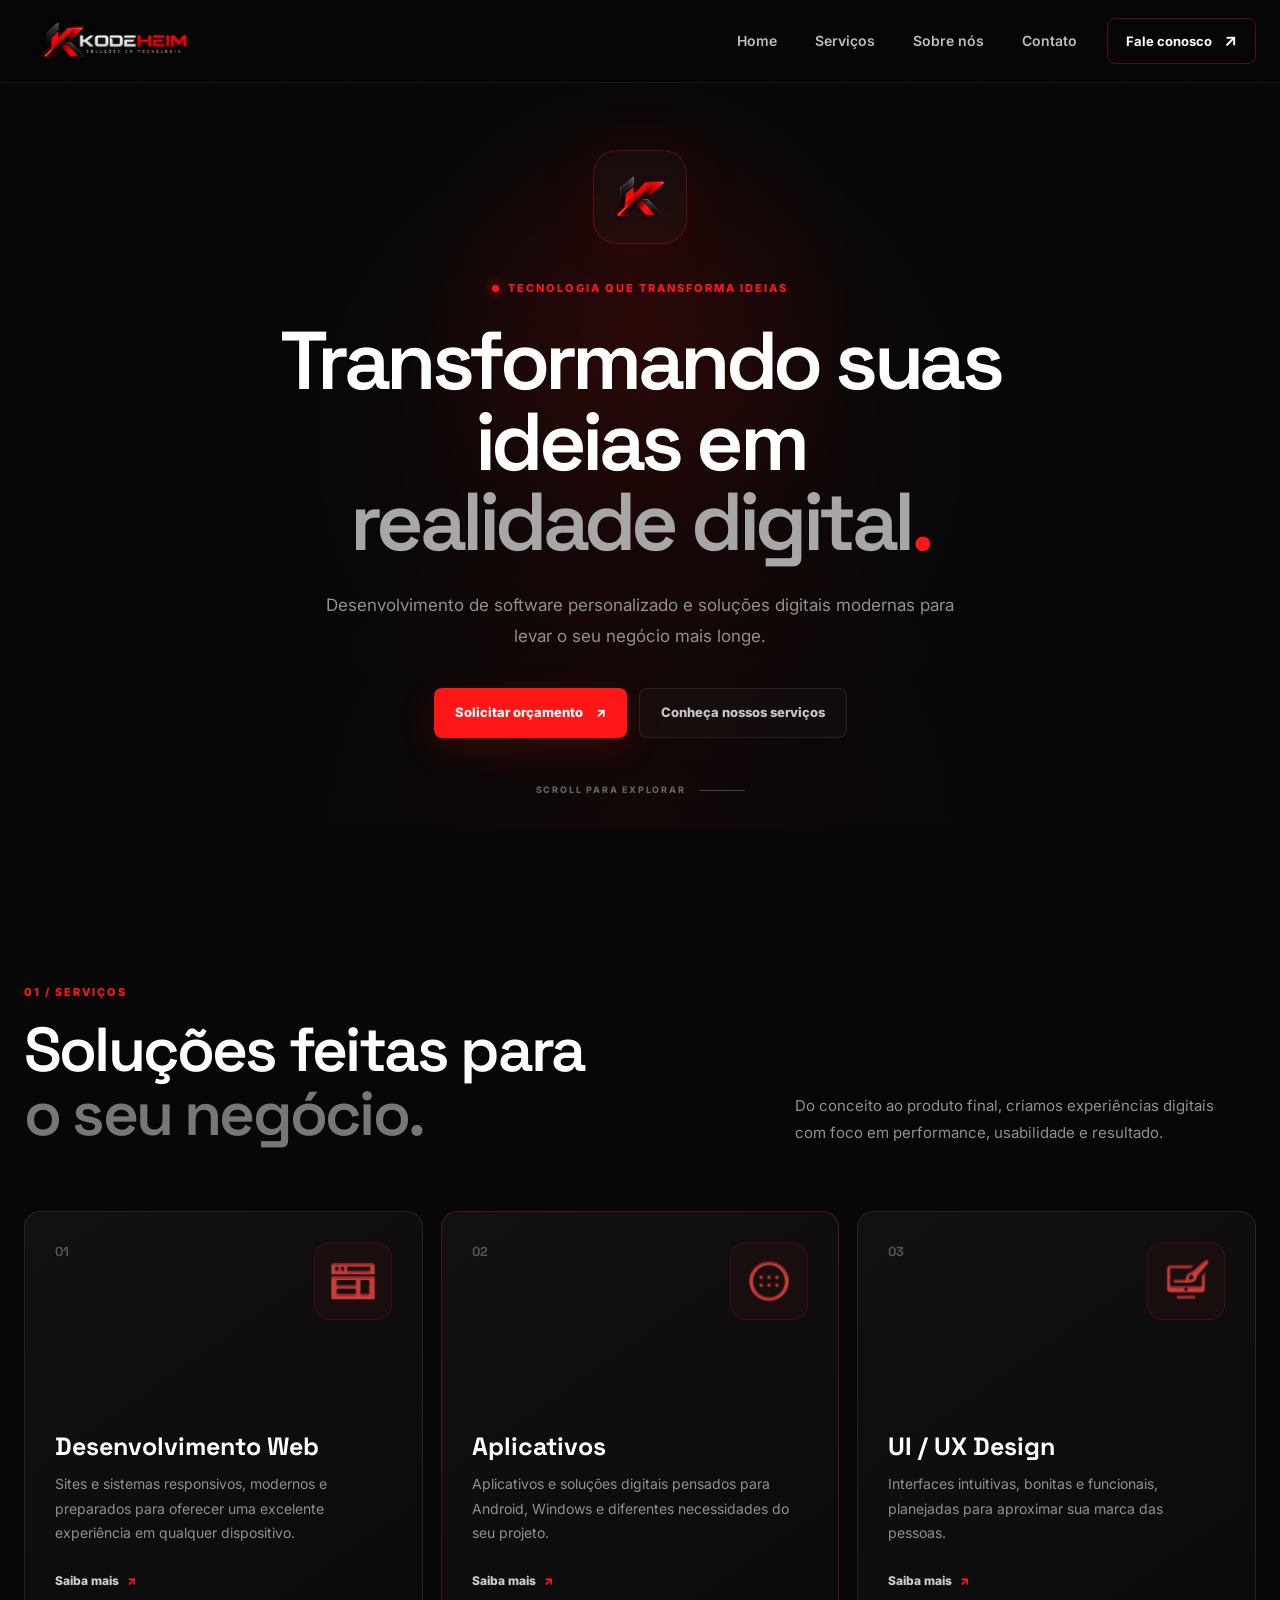
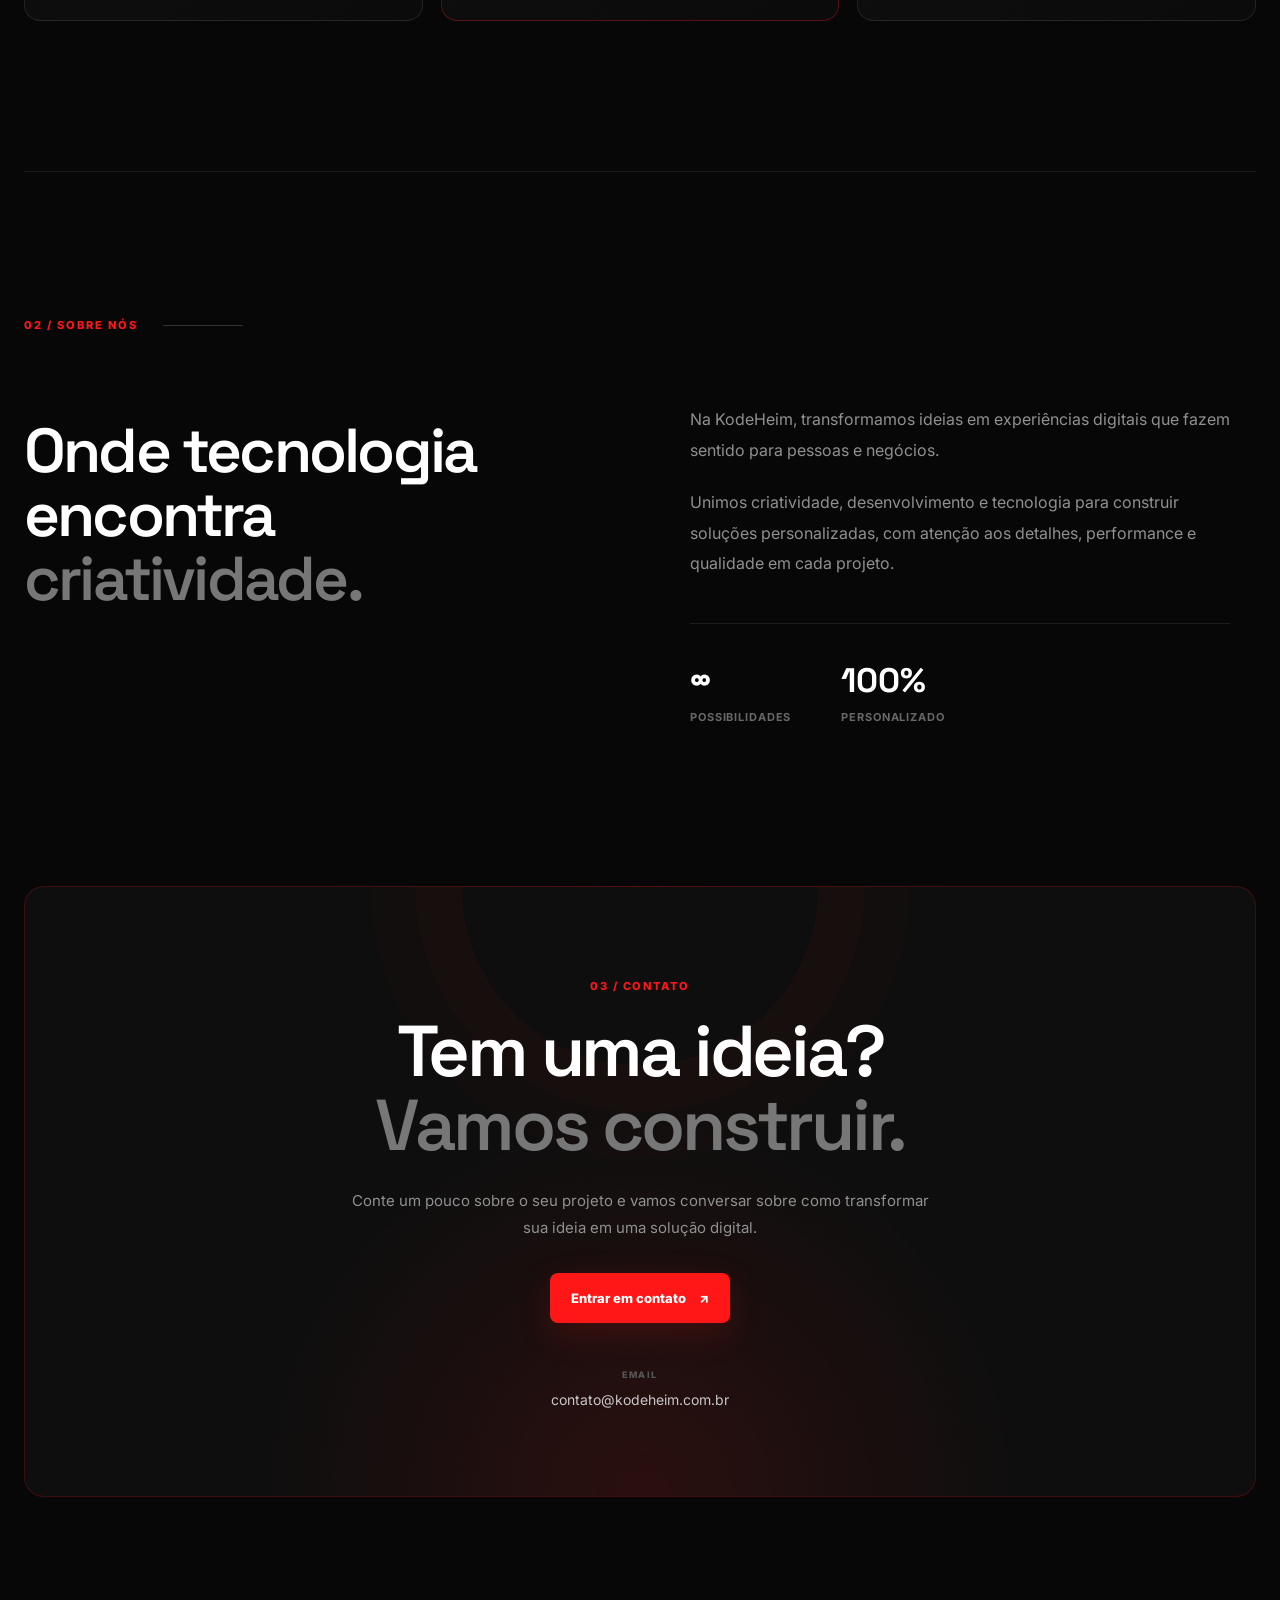
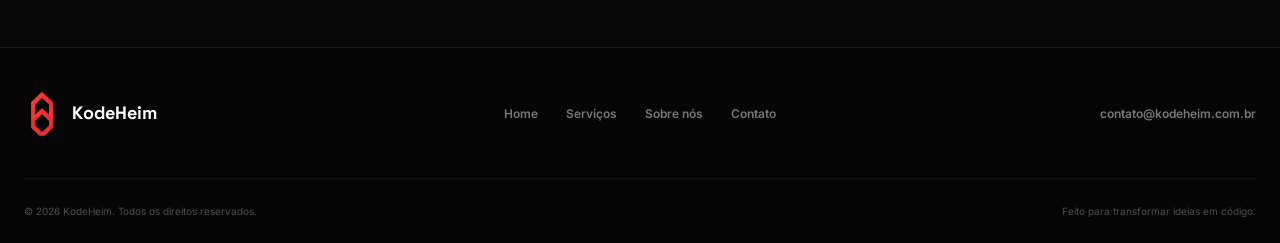
==== index.html @ ff0653c3 "kodeheim" ====
<!DOCTYPE html>
<html lang="pt-BR">
<head>
    <meta charset="UTF-8">
    <meta name="viewport" content="width=device-width, initial-scale=1.0">

    <meta name="description" content="KodeHeim — desenvolvimento web, aplicativos e interfaces digitais modernas.">
    <meta name="theme-color" content="#090909">

    <title>KodeHeim | Soluções Digitais</title>

    <link rel="preconnect" href="https://fonts.googleapis.com">
    <link rel="preconnect" href="https://fonts.gstatic.com" crossorigin>
    <link href="https://fonts.googleapis.com/css2?family=Inter:wght@400;500;600;700;800&family=Space+Grotesk:wght@500;600;700&display=swap" rel="stylesheet">

    <link rel="stylesheet" href="style.css">
</head>

<body>
    <header class="topo">
        <div class="container header-container">

            <a class="logo" href="#inicio" aria-label="KodeHeim - início">
                <img src="./assets/logo-kodeheim.png" alt="Logo KodeHeim" class="logo-img">
            </a>

            <!-- Menu CSS-only: não depende de JavaScript -->
            <input class="menu-check" type="checkbox" id="menu-check" aria-label="Abrir menu">
            <label class="menu-toggle" for="menu-check" aria-label="Abrir menu">
                <span></span>
                <span></span>
                <span></span>
            </label>

            <nav class="menu" aria-label="Navegação principal">
                <a href="#inicio">Home</a>
                <a href="#servicos">Serviços</a>
                <a href="#sobre">Sobre nós</a>
                <a href="#contato">Contato</a>
            </nav>

            <a class="header-action" href="#contato">
                <span>Fale conosco</span>
                <span class="arrow">↗</span>
            </a>
        </div>
    </header>

    <main>
        <section class="hero" id="inicio">
            <div class="hero-glow"></div>

            <div class="hero-content">
                <div class="hero-icon">
                    <img src="./assets/Logotipok.png" alt="Ícone da KodeHeim">
                </div>

                <span class="eyebrow"><span></span> tecnologia que transforma ideias</span>

                <h1>
                    Transformando suas ideias em
                    <strong>realidade digital<span>.</span></strong>
                </h1>

                <p>
                    Desenvolvimento de software personalizado e soluções digitais
                    modernas para levar o seu negócio mais longe.
                </p>

                <div class="hero-buttons">
                    <a class="btn btn-primary" href="#contato">
                        Solicitar orçamento
                        <span>↗</span>
                    </a>
                    <a class="btn btn-secondary" href="#servicos">
                        Conheça nossos serviços
                    </a>
                </div>
            </div>

            <div class="hero-bottom">
                <span>SCROLL PARA EXPLORAR</span>
                <span class="scroll-line"></span>
            </div>
        </section>

        <section class="services section" id="servicos">
            <div class="section-heading">
                <div>
                    <span class="section-tag">01 / SERVIÇOS</span>
                    <h2>Soluções feitas para<br><strong>o seu negócio.</strong></h2>
                </div>
                <p>
                    Do conceito ao produto final, criamos experiências digitais
                    com foco em performance, usabilidade e resultado.
                </p>
            </div>

            <div class="services-grid">
                <article class="service-card">
                    <div class="service-top">
                        <span class="service-number">01</span>
                        <div class="service-icon">
                            <img src="./assets/WebService.png" alt="">
                        </div>
                    </div>
                    <h3>Desenvolvimento Web</h3>
                    <p>Sites e sistemas responsivos, modernos e preparados para oferecer uma excelente experiência em qualquer dispositivo.</p>
                    <a href="#contato" class="service-link">Saiba mais <span>↗</span></a>
                </article>

                <article class="service-card featured">
                    <div class="service-top">
                        <span class="service-number">02</span>
                        <div class="service-icon">
                            <img src="./assets/AppService.png" alt="">
                        </div>
                    </div>
                    <h3>Aplicativos</h3>
                    <p>Aplicativos e soluções digitais pensados para Android, Windows e diferentes necessidades do seu projeto.</p>
                    <a href="#contato" class="service-link">Saiba mais <span>↗</span></a>
                </article>

                <article class="service-card">
                    <div class="service-top">
                        <span class="service-number">03</span>
                        <div class="service-icon">
                            <img src="./assets/DesignService.png" alt="">
                        </div>
                    </div>
                    <h3>UI / UX Design</h3>
                    <p>Interfaces intuitivas, bonitas e funcionais, planejadas para aproximar sua marca das pessoas.</p>
                    <a href="#contato" class="service-link">Saiba mais <span>↗</span></a>
                </article>
            </div>
        </section>

        <section class="about section" id="sobre">
            <div class="about-label">
                <span class="section-tag">02 / SOBRE NÓS</span>
                <span class="about-line"></span>
            </div>

            <div class="about-content">
                <div>
                    <h2>Onde tecnologia<br>encontra <strong>criatividade.</strong></h2>
                </div>

                <div class="about-text">
                    <p>
                        Na KodeHeim, transformamos ideias em experiências digitais
                        que fazem sentido para pessoas e negócios.
                    </p>
                    <p>
                        Unimos criatividade, desenvolvimento e tecnologia para
                        construir soluções personalizadas, com atenção aos detalhes,
                        performance e qualidade em cada projeto.
                    </p>

                    <div class="about-stats">
                        <div>
                            <strong>∞</strong>
                            <span>possibilidades</span>
                        </div>
                        <div>
                            <strong>100%</strong>
                            <span>personalizado</span>
                        </div>
                    </div>
                </div>
            </div>
        </section>

        <section class="contact section" id="contato">
            <div class="contact-card">
                <div class="contact-decoration"></div>

                <span class="section-tag">03 / CONTATO</span>
                <h2>Tem uma ideia?<br><strong>Vamos construir.</strong></h2>
                <p>
                    Conte um pouco sobre o seu projeto e vamos conversar
                    sobre como transformar sua ideia em uma solução digital.
                </p>

                <a class="btn btn-primary" href="mailto:contato@kodeheim.com.br">
                    Entrar em contato
                    <span>↗</span>
                </a>

                <div class="contact-email">
                    <span>EMAIL</span>
                    <a href="mailto:contato@kodeheim.com.br">contato@kodeheim.com.br</a>
                </div>
            </div>
        </section>
    </main>

    <footer class="footer">
        <div class="footer-main">
            <a class="footer-logo" href="#inicio">
                <img src="./assets/logo.png" alt="KodeHeim">
                <span>KodeHeim</span>
            </a>

            <div class="footer-nav">
                <a href="#inicio">Home</a>
                <a href="#servicos">Serviços</a>
                <a href="#sobre">Sobre nós</a>
                <a href="#contato">Contato</a>
            </div>

            <a class="footer-mail" href="mailto:contato@kodeheim.com.br">
                contato@kodeheim.com.br
            </a>
        </div>

        <div class="footer-bottom">
            <span>© 2026 KodeHeim. Todos os direitos reservados.</span>
            <span>Feito para transformar ideias em código.</span>
        </div>
    </footer>
</body>
</html>
---- style.css ----
@import url("https://fonts.googleapis.com/css2?family=Inter:wght@400;500;600;700;800&family=Space+Grotesk:wght@500;600;700&display=swap");

:root {
    --black: #070707;
    --black-soft: #0d0d0d;
    --card: #111111;
    --card-hover: #151515;
    --white: #ffffff;
    --text: #e9e9e9;
    --muted: #909090;
    --muted-light: #b4b4b4;
    --red: #ff1717;
    --red-dark: #c90000;
    --border: rgba(255, 255, 255, 0.09);
    --max-width: 1240px;
}

* {
    margin: 0;
    padding: 0;
    box-sizing: border-box;
}

html {
    scroll-behavior: smooth;
    scroll-padding-top: 100px;
}

body {
    background: var(--black);
    color: var(--text);
    font-family: "Inter", sans-serif;
    line-height: 1.6;
    overflow-x: hidden;
}

body::selection {
    background: var(--red);
    color: var(--white);
}

a {
    color: inherit;
    text-decoration: none;
}

img {
    display: block;
    max-width: 100%;
}

.container,
.section {
    width: min(calc(100% - 48px), var(--max-width));
    margin-inline: auto;
}

/* =========================
   HEADER
========================= */

.topo {
    position: fixed;
    z-index: 1000;
    top: 0;
    left: 0;
    width: 100%;
    background: rgba(7, 7, 7, 0.78);
    border-bottom: 1px solid rgba(255, 255, 255, 0.06);
    backdrop-filter: blur(18px);
    -webkit-backdrop-filter: blur(18px);
}

.header-container {
    min-height: 82px;
    display: flex;
    align-items: center;
    justify-content: space-between;
    gap: 30px;
}

.logo {
    
    height: 70px;
    object-fit: contain;
}
.logo-img  {
    width: 100%;
    height: 100%;
    object-fit: contain;
}
.menu {
    display: flex;
    align-items: center;
    justify-content: center;
    gap: 38px;
    margin-left: auto;
}

.menu a {
    position: relative;
    color: #bdbdbd;
    font-size: 14px;
    font-weight: 600;
    transition: color 0.25s ease;
}

.menu a::after {
    content: "";
    position: absolute;
    left: 0;
    bottom: -8px;
    width: 0;
    height: 2px;
    background: var(--red);
    transition: width 0.25s ease;
}

.menu a:hover {
    color: var(--white);
}

.menu a:hover::after {
    width: 100%;
}

.header-action {
    display: inline-flex;
    align-items: center;
    gap: 12px;
    padding: 12px 18px;
    border: 1px solid rgba(255, 23, 23, 0.35);
    border-radius: 8px;
    color: var(--white);
    font-size: 13px;
    font-weight: 700;
    transition: 0.25s ease;
}

.header-action:hover {
    background: var(--red);
    border-color: var(--red);
    transform: translateY(-2px);
}

.arrow {
    font-size: 17px;
    line-height: 1;
}

.menu-check,
.menu-toggle {
    display: none;
}

/* =========================
   HERO
========================= */

.hero {
    position: relative;
    min-height: 100vh;
    min-height: 760px;
    padding: 150px 24px 90px;
    display: flex;
    justify-content: center;
    align-items: center;
    text-align: center;
    overflow: hidden;
    background:
        radial-gradient(circle at 50% 38%, rgba(255, 23, 23, 0.10), transparent 29%),
        radial-gradient(circle at 50% 100%, rgba(255, 23, 23, 0.045), transparent 35%),
        var(--black);
}

.hero::before {
    content: "";
    position: absolute;
    inset: 0;
    pointer-events: none;
    opacity: 0.25;
    background-image:
        linear-gradient(rgba(255,255,255,0.035) 1px, transparent 1px),
        linear-gradient(90deg, rgba(255,255,255,0.035) 1px, transparent 1px);
    background-size: 70px 70px;
    mask-image: linear-gradient(to bottom, black, transparent 75%);
}

.hero-glow {
    position: absolute;
    width: 460px;
    height: 460px;
    border-radius: 50%;
    background: var(--red);
    opacity: 0.06;
    filter: blur(100px);
    pointer-events: none;
}

.hero-content {
    position: relative;
    z-index: 1;
    width: min(900px, 100%);
}

.hero-icon {
    width: 94px;
    height: 94px;
    margin: 0 auto 30px;
    padding: 15px;
    display: grid;
    place-items: center;
    border: 1px solid rgba(255, 23, 23, 0.25);
    border-radius: 24px;
    background: rgba(255, 255, 255, 0.025);
    box-shadow: 0 0 60px rgba(255, 23, 23, 0.08);
}

.hero-icon img {
    width: 62px;
    height: 62px;
    object-fit: contain;
}

.eyebrow,
.section-tag {
    color: var(--red);
    font-size: 11px;
    font-weight: 800;
    letter-spacing: 0.18em;
    text-transform: uppercase;
}

.eyebrow {
    display: inline-flex;
    align-items: center;
    gap: 9px;
    margin-bottom: 24px;
}

.eyebrow > span {
    width: 7px;
    height: 7px;
    border-radius: 50%;
    background: var(--red);
    box-shadow: 0 0 12px var(--red);
}

.hero h1 {
    max-width: 850px;
    margin: 0 auto;
    color: var(--white);
    font-family: "Space Grotesk", sans-serif;
    font-size: clamp(44px, 7vw, 82px);
    line-height: 0.98;
    letter-spacing: -0.055em;
    font-weight: 600;
}

.hero h1 strong {
    display: block;
    color: #a7a7a7;
    font-weight: 600;
}

.hero h1 strong span {
    color: var(--red);
}

.hero-content > p {
    max-width: 650px;
    margin: 28px auto 0;
    color: var(--muted);
    font-size: 17px;
    line-height: 1.8;
}

.hero-buttons {
    margin-top: 36px;
    display: flex;
    align-items: center;
    justify-content: center;
    gap: 12px;
    flex-wrap: wrap;
}

.btn {
    min-height: 50px;
    padding: 0 21px;
    display: inline-flex;
    align-items: center;
    justify-content: center;
    gap: 13px;
    border-radius: 8px;
    font-size: 13px;
    font-weight: 800;
    transition: 0.25s ease;
}

.btn-primary {
    color: var(--white);
    background: var(--red);
    box-shadow: 0 10px 35px rgba(255, 23, 23, 0.16);
}

.btn-primary:hover {
    background: #e50000;
    transform: translateY(-3px);
    box-shadow: 0 15px 40px rgba(255, 23, 23, 0.25);
}

.btn-secondary {
    color: #c6c6c6;
    border: 1px solid var(--border);
    background: rgba(255, 255, 255, 0.025);
}

.btn-secondary:hover {
    color: var(--white);
    border-color: rgba(255, 23, 23, 0.35);
    background: rgba(255, 23, 23, 0.05);
}

.hero-bottom {
    position: absolute;
    z-index: 1;
    bottom: 30px;
    left: 50%;
    transform: translateX(-50%);
    display: flex;
    align-items: center;
    gap: 14px;
    color: #626262;
    font-size: 9px;
    font-weight: 800;
    letter-spacing: 0.2em;
}

.scroll-line {
    width: 45px;
    height: 1px;
    background: #454545;
}

/* =========================
   SERVICES
========================= */

.services {
    padding-top: 150px;
    padding-bottom: 150px;
}

.section-heading {
    display: grid;
    grid-template-columns: 1.2fr 0.8fr;
    gap: 80px;
    align-items: end;
    margin-bottom: 65px;
}

.section-heading h2,
.about h2,
.contact h2 {
    margin-top: 15px;
    color: var(--white);
    font-family: "Space Grotesk", sans-serif;
    font-size: clamp(38px, 5vw, 62px);
    line-height: 1.03;
    letter-spacing: -0.045em;
    font-weight: 600;
}

.section-heading h2 strong,
.about h2 strong,
.contact h2 strong {
    color: #777;
    font-weight: 600;
}

.section-heading > p {
    max-width: 420px;
    color: var(--muted);
    font-size: 15px;
    line-height: 1.8;
}

.services-grid {
    display: grid;
    grid-template-columns: repeat(3, 1fr);
    gap: 18px;
}

.service-card {
    position: relative;
    min-height: 410px;
    padding: 30px;
    display: flex;
    flex-direction: column;
    border: 1px solid var(--border);
    border-radius: 16px;
    background: linear-gradient(145deg, #111 0%, #0b0b0b 100%);
    overflow: hidden;
    transition: 0.35s ease;
}

.service-card::before {
    content: "";
    position: absolute;
    top: -100px;
    right: -100px;
    width: 220px;
    height: 220px;
    border-radius: 50%;
    background: var(--red);
    opacity: 0;
    filter: blur(80px);
    transition: opacity 0.35s ease;
}

.service-card:hover {
    transform: translateY(-7px);
    border-color: rgba(255, 23, 23, 0.35);
    background: var(--card-hover);
}

.service-card:hover::before {
    opacity: 0.12;
}

.service-card.featured {
    border-color: rgba(255, 23, 23, 0.3);
}

.service-top {
    position: relative;
    z-index: 1;
    display: flex;
    align-items: flex-start;
    justify-content: space-between;
}

.service-number {
    color: #555;
    font-family: "Space Grotesk", sans-serif;
    font-size: 13px;
    font-weight: 700;
}

.service-icon {
    width: 78px;
    height: 78px;
    display: grid;
    place-items: center;
    border: 1px solid rgba(255, 23, 23, 0.17);
    border-radius: 16px;
    background: rgba(255, 23, 23, 0.045);
}

.service-icon img {
    width: 48px;
    height: 48px;
    object-fit: contain;
}

.service-card h3 {
    position: relative;
    z-index: 1;
    margin-top: auto;
    margin-bottom: 12px;
    color: var(--white);
    font-family: "Space Grotesk", sans-serif;
    font-size: 25px;
    line-height: 1.1;
}

.service-card p {
    position: relative;
    z-index: 1;
    color: var(--muted);
    font-size: 14px;
    line-height: 1.75;
}

.service-link {
    position: relative;
    z-index: 1;
    width: fit-content;
    margin-top: 25px;
    color: #cfcfcf;
    font-size: 12px;
    font-weight: 800;
    transition: 0.25s ease;
}

.service-link span {
    margin-left: 5px;
    color: var(--red);
}

.service-link:hover {
    color: var(--red);
}

/* =========================
   ABOUT
========================= */

.about {
    padding-top: 145px;
    padding-bottom: 150px;
    border-top: 1px solid var(--border);
}

.about-label {
    display: flex;
    align-items: center;
    gap: 25px;
    margin-bottom: 70px;
}

.about-line {
    width: 80px;
    height: 1px;
    background: #333;
}

.about-content {
    display: grid;
    grid-template-columns: 1fr 1fr;
    gap: 100px;
}

.about-text {
    max-width: 540px;
}

.about-text > p {
    margin-bottom: 22px;
    color: var(--muted);
    font-size: 16px;
    line-height: 1.9;
}

.about-stats {
    display: flex;
    gap: 50px;
    margin-top: 45px;
    padding-top: 30px;
    border-top: 1px solid var(--border);
}

.about-stats div {
    display: flex;
    flex-direction: column;
}

.about-stats strong {
    color: var(--white);
    font-family: "Space Grotesk", sans-serif;
    font-size: 34px;
}

.about-stats span {
    color: #686868;
    font-size: 11px;
    font-weight: 700;
    letter-spacing: 0.08em;
    text-transform: uppercase;
}

/* =========================
   CONTACT
========================= */

.contact {
    padding-top: 10px;
    padding-bottom: 150px;
}

.contact-card {
    position: relative;
    padding: 85px 40px;
    text-align: center;
    border: 1px solid rgba(255, 23, 23, 0.2);
    border-radius: 20px;
    background:
        radial-gradient(circle at 50% 100%, rgba(255, 23, 23, 0.12), transparent 45%),
        #0e0e0e;
    overflow: hidden;
}

.contact-decoration {
    position: absolute;
    top: -180px;
    left: 50%;
    width: 360px;
    height: 360px;
    transform: translateX(-50%);
    border-radius: 50%;
    border: 1px solid rgba(255, 23, 23, 0.09);
    box-shadow:
        0 0 0 45px rgba(255, 23, 23, 0.02),
        0 0 0 90px rgba(255, 23, 23, 0.015);
}

.contact-card > *:not(.contact-decoration) {
    position: relative;
    z-index: 1;
}

.contact h2 {
    margin-top: 16px;
    font-size: clamp(42px, 6vw, 72px);
}

.contact-card > p {
    max-width: 590px;
    margin: 25px auto 32px;
    color: var(--muted);
    font-size: 15px;
    line-height: 1.8;
}

.contact-email {
    margin-top: 45px;
    display: flex;
    flex-direction: column;
    gap: 6px;
}

.contact-email span {
    color: #575757;
    font-size: 9px;
    font-weight: 800;
    letter-spacing: 0.18em;
}

.contact-email a {
    color: #c7c7c7;
    font-size: 14px;
    transition: color 0.2s ease;
}

.contact-email a:hover {
    color: var(--red);
}

/* =========================
   FOOTER
========================= */

.footer {
    border-top: 1px solid var(--border);
    background: #050505;
}

.footer-main,
.footer-bottom {
    width: min(calc(100% - 48px), var(--max-width));
    margin-inline: auto;
}

.footer-main {
    min-height: 130px;
    display: grid;
    grid-template-columns: 1fr auto 1fr;
    align-items: center;
    gap: 30px;
}

.footer-logo {
    display: flex;
    align-items: center;
    gap: 12px;
    color: var(--white);
    font-family: "Space Grotesk", sans-serif;
    font-size: 18px;
    font-weight: 700;
}

.footer-logo img {
    width: 36px;
    height: 45px;
    object-fit: contain;
}

.footer-nav {
    display: flex;
    gap: 28px;
}

.footer-nav a,
.footer-mail {
    color: #777;
    font-size: 12px;
    font-weight: 600;
    transition: color 0.2s ease;
}

.footer-nav a:hover,
.footer-mail:hover {
    color: var(--white);
}

.footer-mail {
    justify-self: end;
}

.footer-bottom {
    min-height: 65px;
    display: flex;
    justify-content: space-between;
    align-items: center;
    border-top: 1px solid rgba(255, 255, 255, 0.05);
    color: #4e4e4e;
    font-size: 10px;
}

/* =========================
   RESPONSIVE
========================= */

@media (max-width: 900px) {
    .menu {
        gap: 20px;
    }

    .header-action span:first-child {
        display: none;
    }

    .header-action {
        padding: 12px 14px;
    }

    .section-heading {
        grid-template-columns: 1fr;
        gap: 25px;
    }

    .services-grid {
        grid-template-columns: 1fr;
    }

    .service-card {
        min-height: 340px;
    }

    .about-content {
        grid-template-columns: 1fr;
        gap: 45px;
    }

    .footer-main {
        grid-template-columns: 1fr;
        padding: 35px 0;
    }

    .footer-nav {
        flex-wrap: wrap;
    }

    .footer-mail {
        justify-self: start;
    }
}

@media (max-width: 680px) {
    .container,
    .section,
    .footer-main,
    .footer-bottom {
        width: min(calc(100% - 32px), var(--max-width));
    }

    .header-container {
        min-height: 72px;
    }

    .logo img {
        width: 43px;
        height: 55px;
    }

    .header-action {
        display: none;
    }

    .menu-toggle {
        width: 34px;
        height: 28px;
        margin-left: auto;
        display: flex;
        flex-direction: column;
        justify-content: space-between;
        cursor: pointer;
    }

    .menu-toggle span {
        width: 100%;
        height: 2px;
        background: var(--white);
        transition: 0.25s ease;
    }

    .menu {
        position: absolute;
        top: 72px;
        left: 0;
        width: 100%;
        padding: 25px 20px 30px;
        display: none;
        flex-direction: column;
        align-items: flex-start;
        gap: 22px;
        border-bottom: 1px solid var(--border);
        background: rgba(7, 7, 7, 0.98);
    }

    .menu-check:checked ~ .menu {
        display: flex;
    }

    .menu-check:checked + .menu-toggle span:nth-child(1) {
        transform: translateY(13px) rotate(45deg);
    }

    .menu-check:checked + .menu-toggle span:nth-child(2) {
        opacity: 0;
    }

    .menu-check:checked + .menu-toggle span:nth-child(3) {
        transform: translateY(-13px) rotate(-45deg);
    }

    .hero {
        min-height: 700px;
        padding: 120px 16px 90px;
    }

    .hero-icon {
        width: 78px;
        height: 78px;
        border-radius: 19px;
    }

    .hero-icon img {
        width: 52px;
        height: 52px;
    }

    .hero h1 {
        font-size: clamp(40px, 12vw, 60px);
    }

    .hero-content > p {
        font-size: 15px;
    }

    .hero-buttons {
        flex-direction: column;
    }

    .btn {
        width: 100%;
        max-width: 310px;
    }

    .hero-bottom {
        display: none;
    }

    .services,
    .about {
        padding-top: 100px;
        padding-bottom: 100px;
    }

    .section-heading {
        margin-bottom: 40px;
    }

    .section-heading h2,
    .about h2 {
        font-size: 42px;
    }

    .service-card {
        min-height: 330px;
        padding: 24px;
    }

    .about-label {
        margin-bottom: 45px;
    }

    .about-stats {
        gap: 35px;
    }

    .contact {
        padding-bottom: 100px;
    }

    .contact-card {
        padding: 65px 20px;
    }

    .contact h2 {
        font-size: 43px;
    }

    .footer-bottom {
        padding: 22px 0;
        flex-direction: column;
        align-items: flex-start;
        gap: 7px;
    }
}

@media (max-width: 400px) {
    .hero h1,
    .section-heading h2,
    .about h2,
    .contact h2 {
        font-size: 37px;
    }

    .service-card h3 {
        font-size: 22px;
    }
}
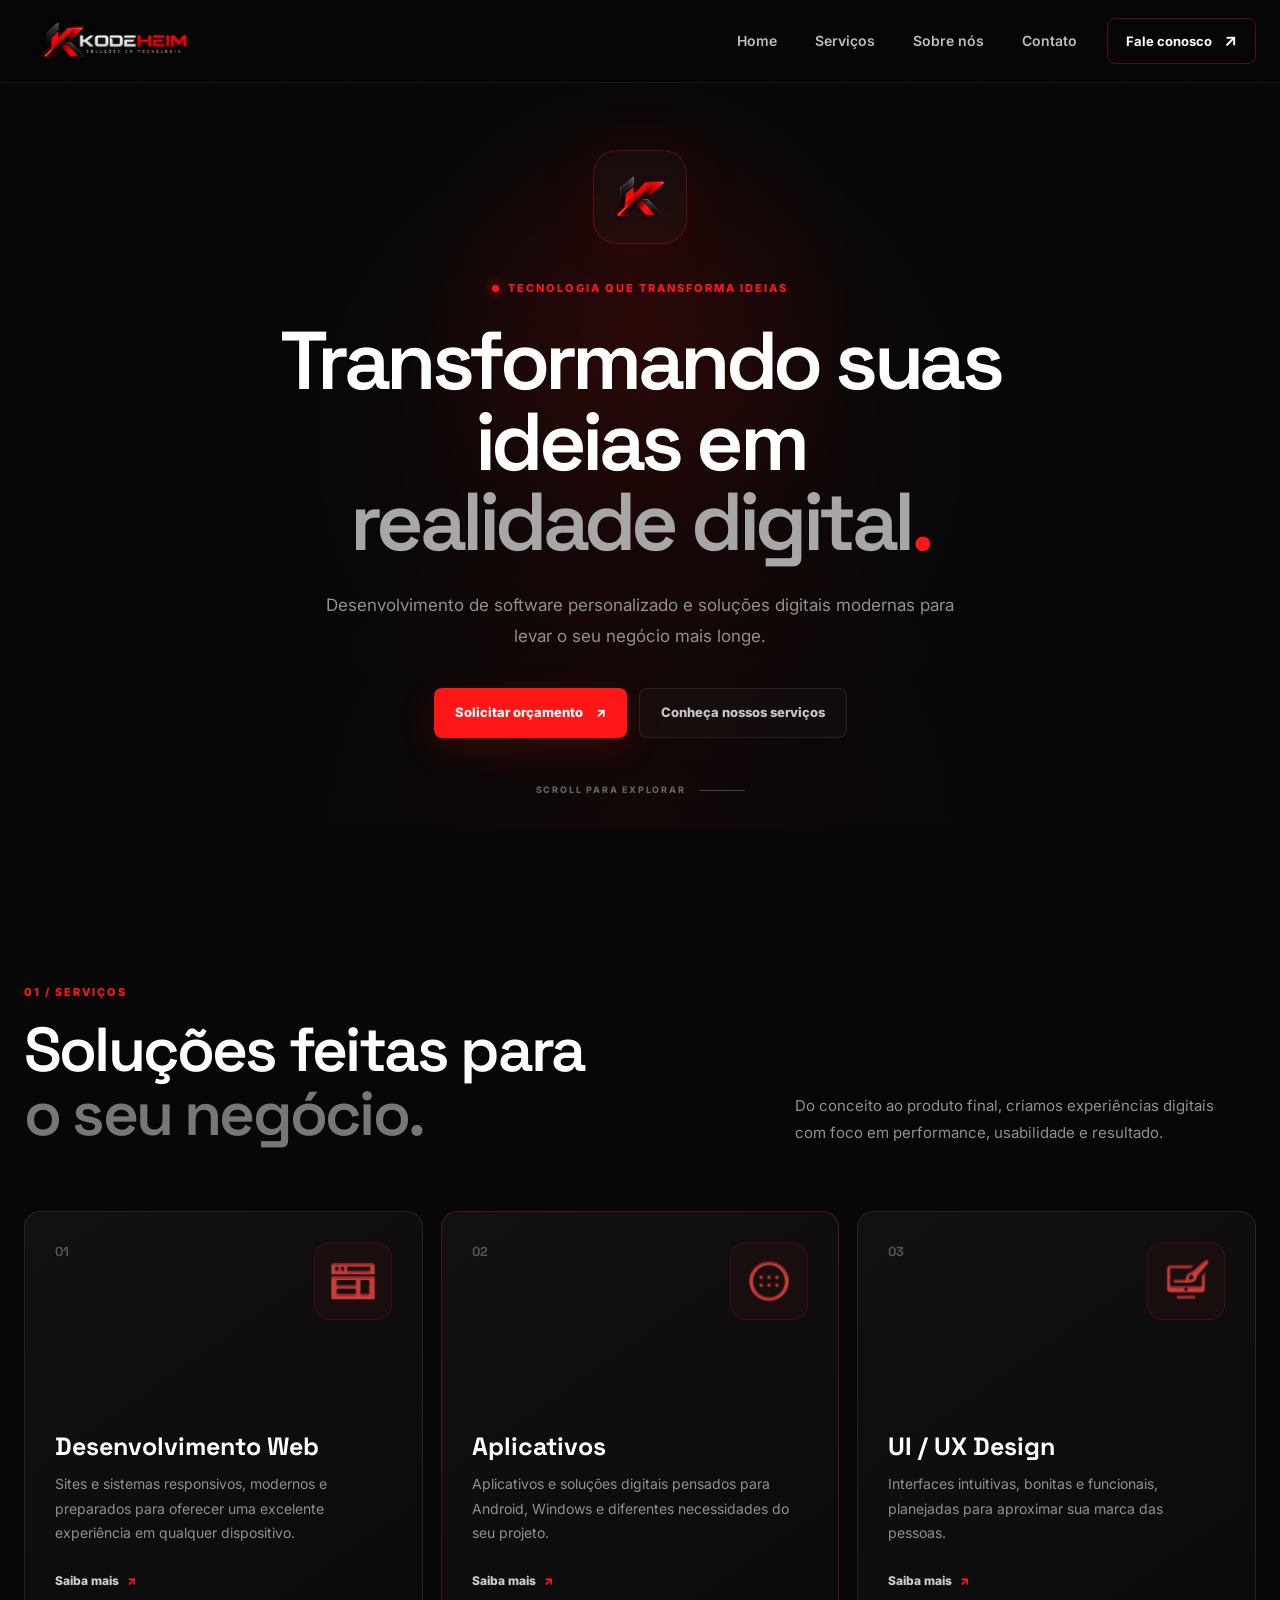
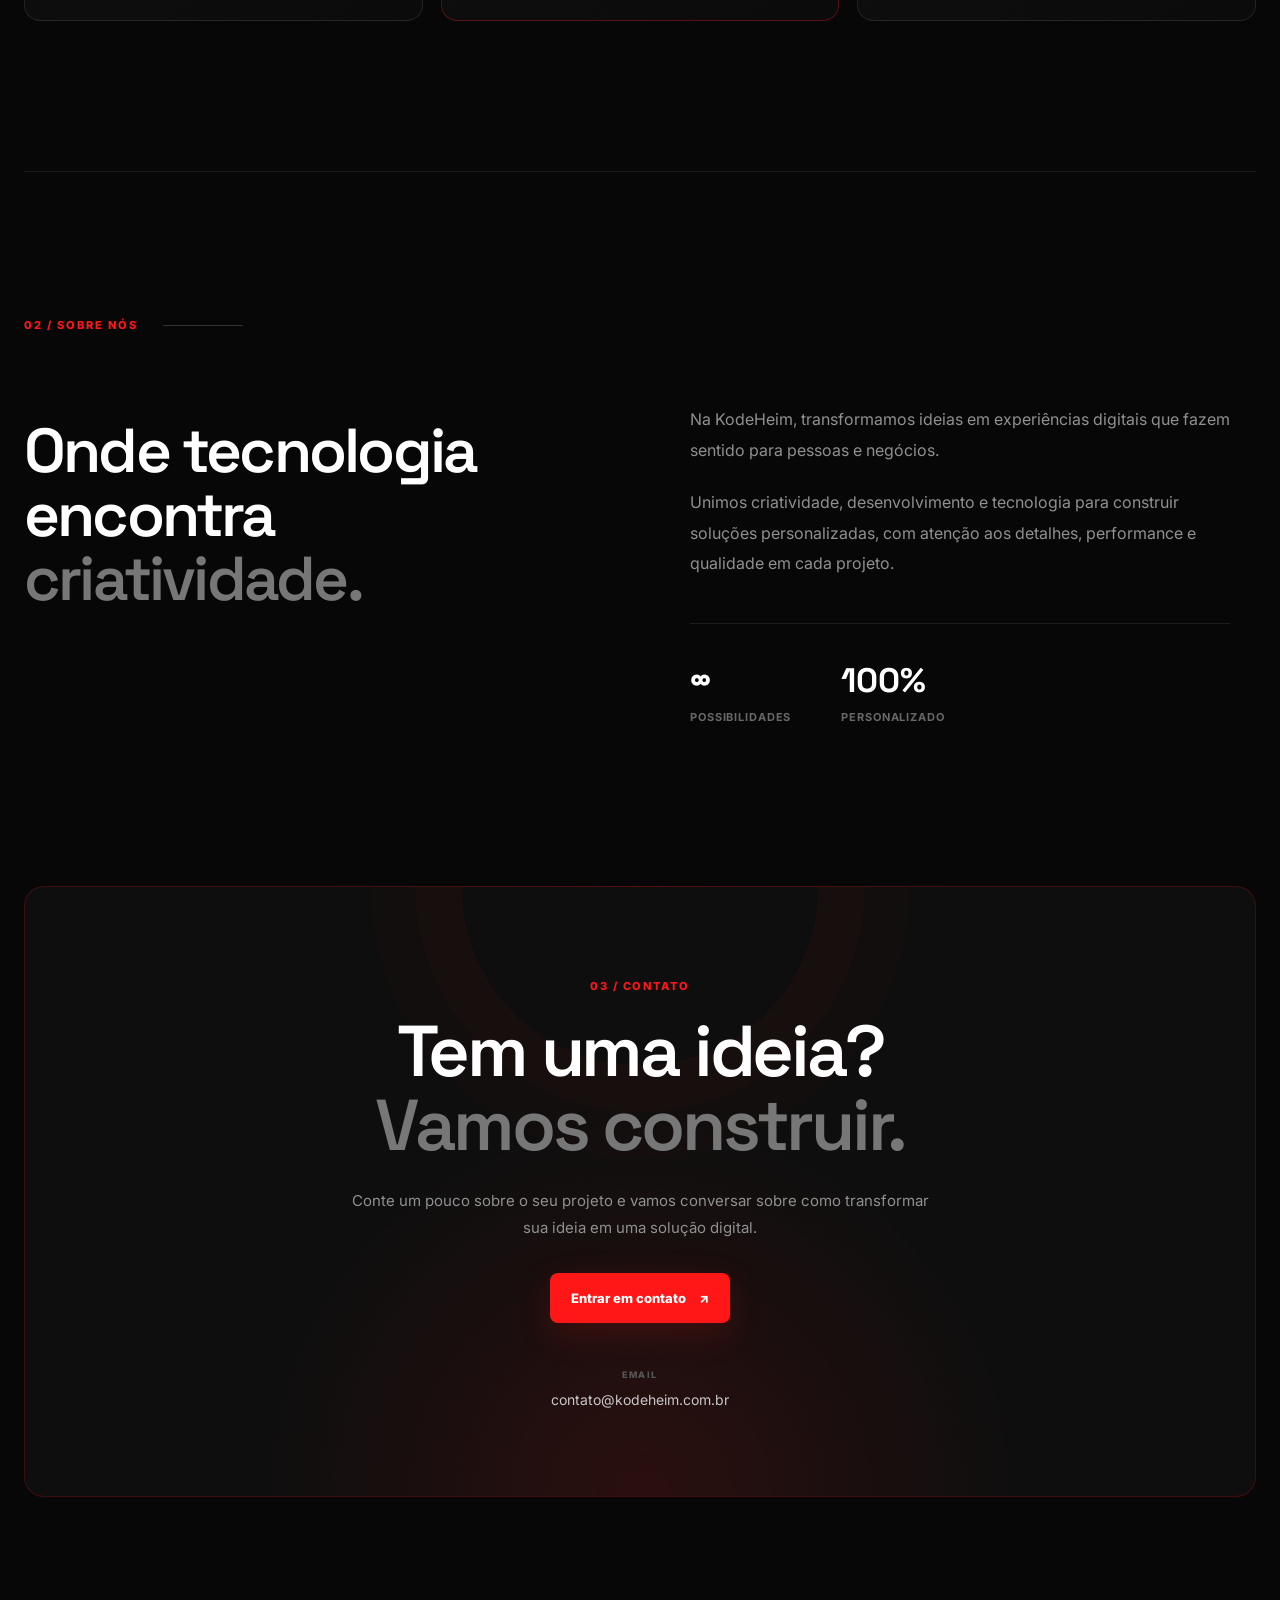
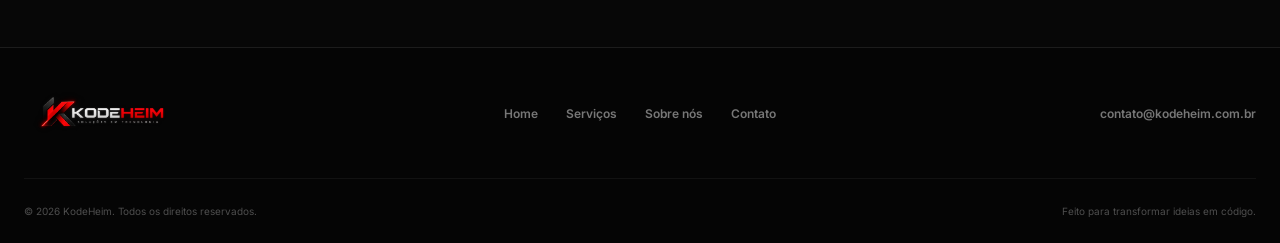
==== commit fc9cf65b: "kodeheim-logo-rodape" ====
--- a/index.html
+++ b/index.html
@@ -198,8 +198,8 @@
     <footer class="footer">
         <div class="footer-main">
             <a class="footer-logo" href="#inicio">
-                <img src="./assets/logo.png" alt="KodeHeim">
-                <span>KodeHeim</span>
+                <img src="./assets/logo-kodeheim.png" alt="KodeHeim">
+            
             </a>
 
             <div class="footer-nav">
--- a/style.css
+++ b/style.css
@@ -675,13 +675,13 @@
     gap: 12px;
     color: var(--white);
     font-family: "Space Grotesk", sans-serif;
-    font-size: 18px;
     font-weight: 700;
+    width: 150px;
 }
 
 .footer-logo img {
-    width: 36px;
-    height: 45px;
+    width: 100%;
+    height: 100%px;
     object-fit: contain;
 }
 
